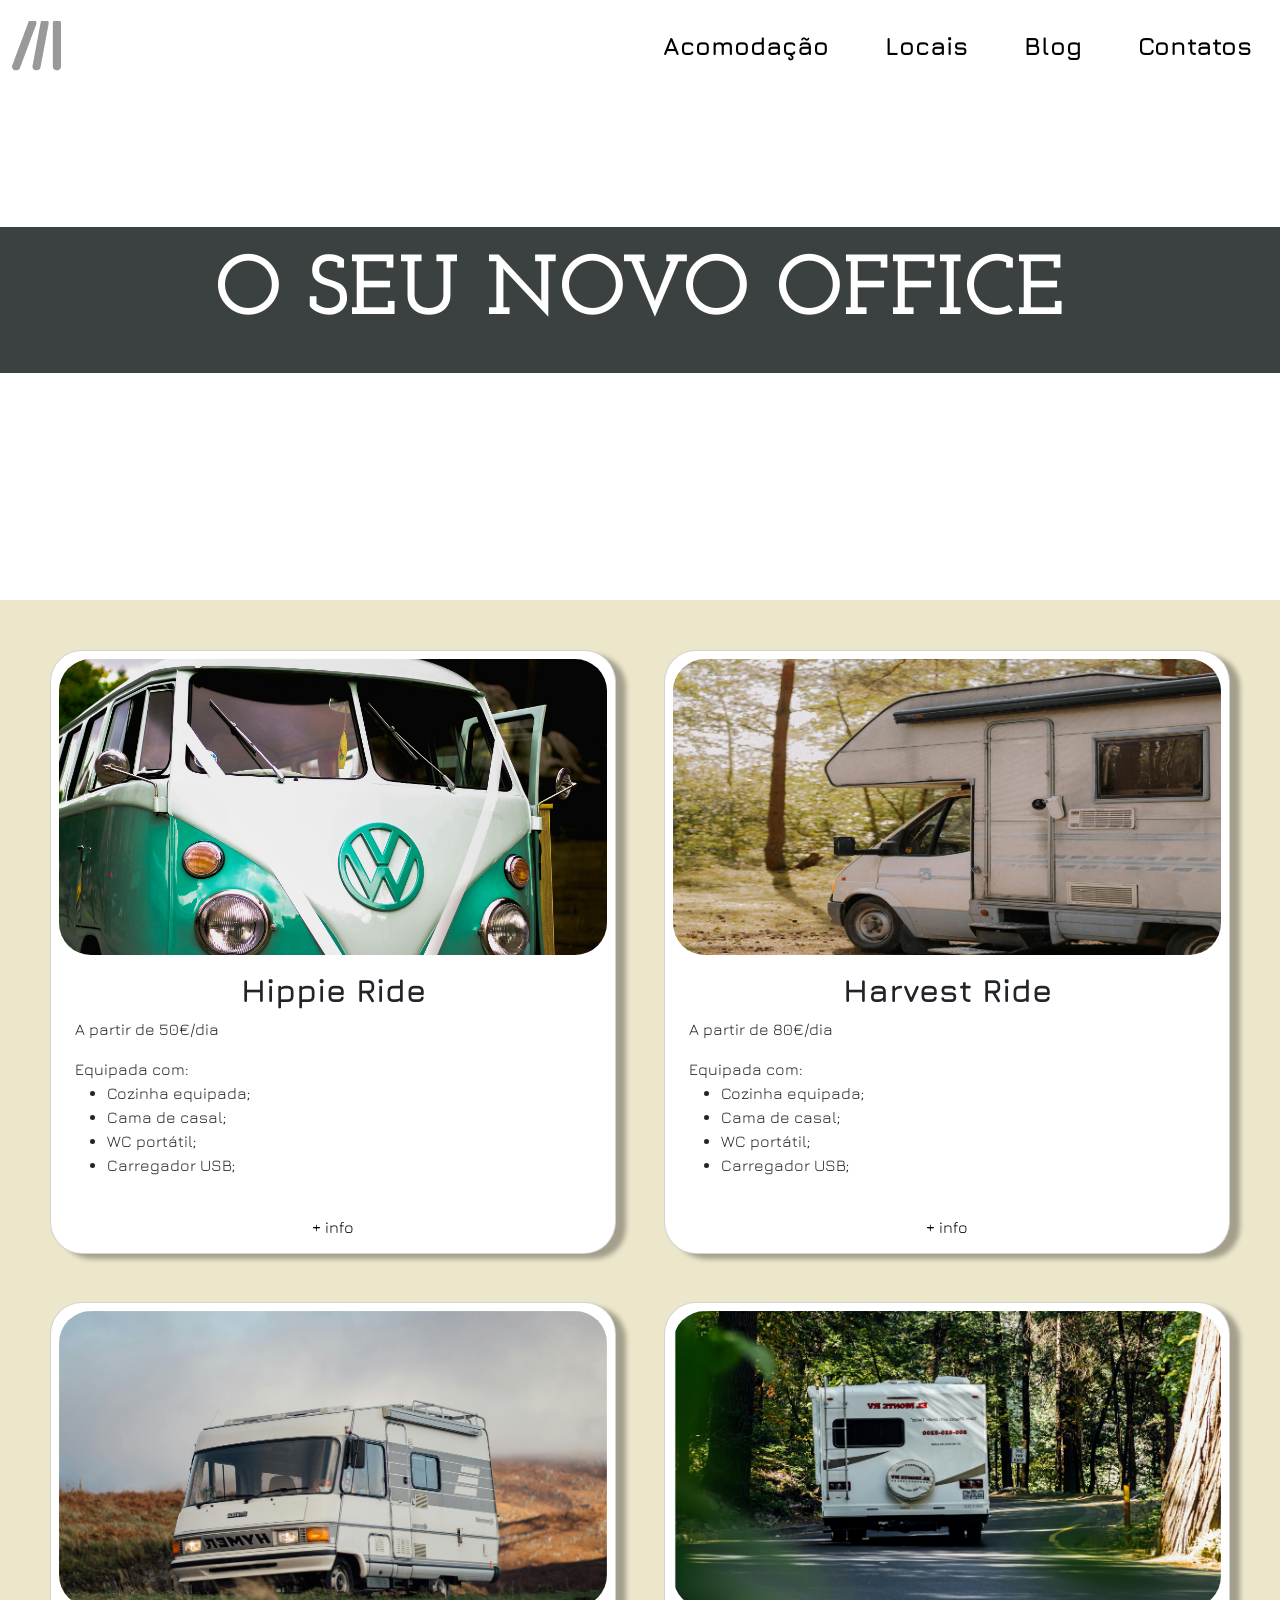
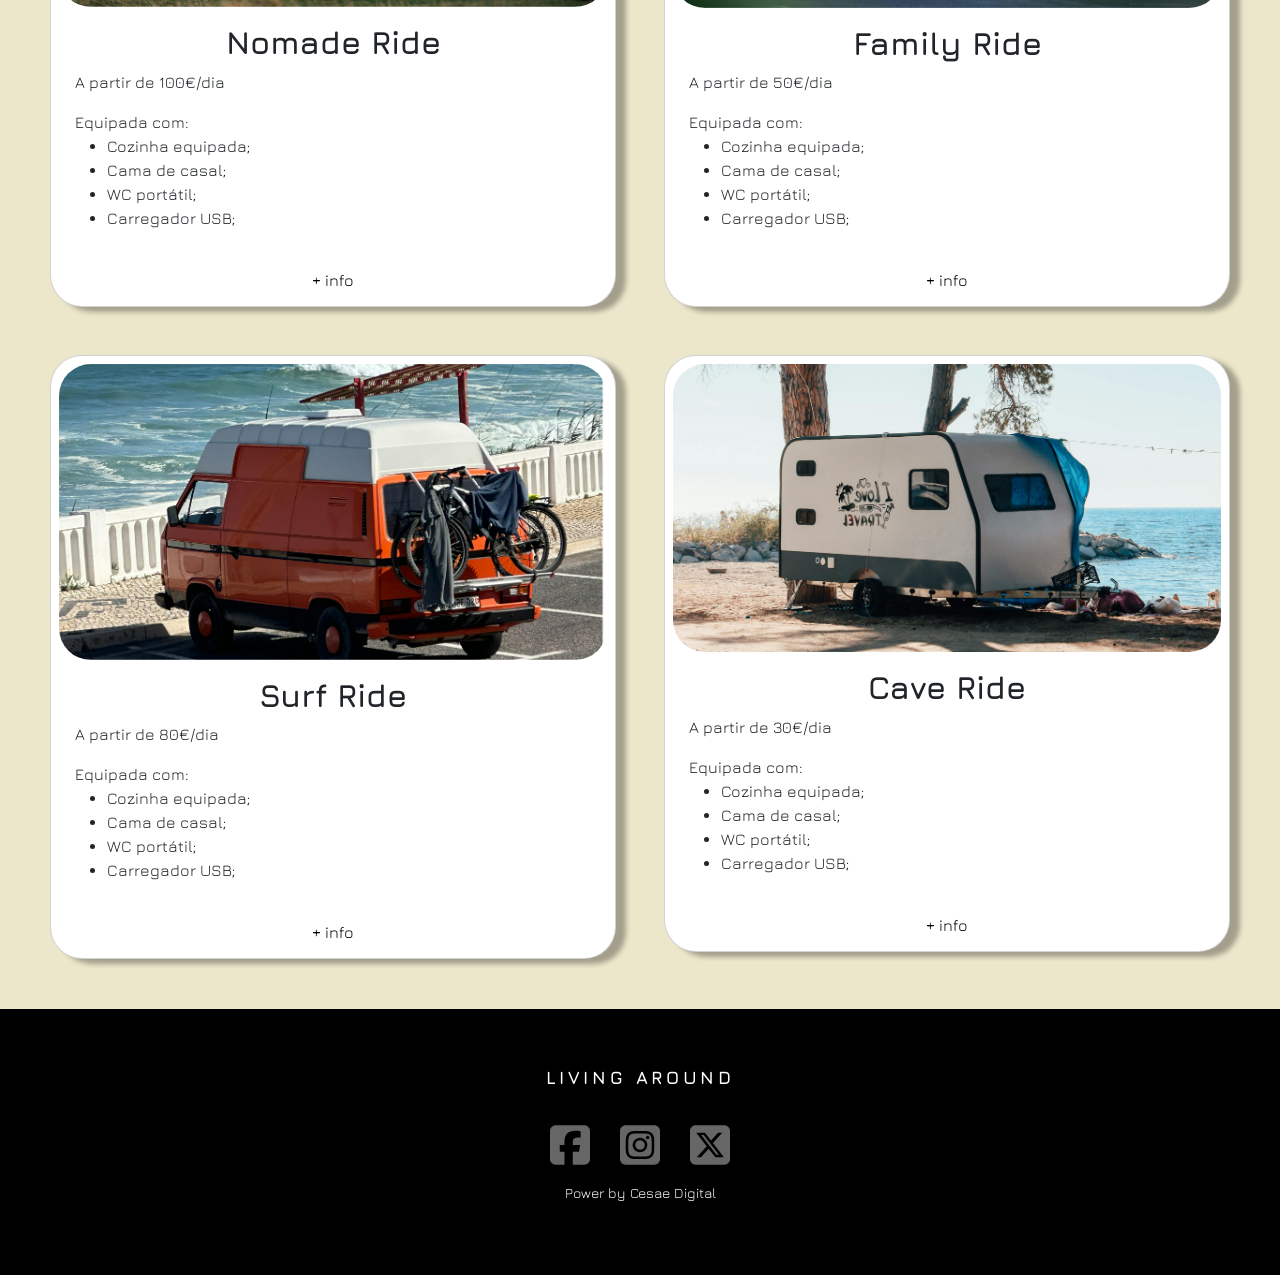
==== acomodacao.html @ dfe16637 "Acomodacao e modal" ====
<!DOCTYPE html>
<html lang="en">
<head>
    <meta charset="UTF-8">
    <meta name="viewport" content="width=device-width, initial-scale=1.0">
    <title>Acomodação</title>

    <!-- link fontes -->
    <link rel="preconnect" href="https://fonts.googleapis.com">
    <link rel="preconnect" href="https://fonts.gstatic.com" crossorigin>
    <link href="https://fonts.googleapis.com/css2?family=Inter:ital,opsz,wght@0,14..32,100..900;1,14..32,100..900&family=Jura:wght@300..700&family=Josefin+Slab:ital,wght@0,100..700;1,100..700&family=Jura:wght@300..700&display=swap" rel="stylesheet">


    <!-- link bootstrap css -->
    <link href="https://cdn.jsdelivr.net/npm/bootstrap@5.3.5/dist/css/bootstrap.min.css" rel="stylesheet" integrity="sha384-SgOJa3DmI69IUzQ2PVdRZhwQ+dy64/BUtbMJw1MZ8t5HZApcHrRKUc4W0kG879m7" crossorigin="anonymous">
    
    <!-- link para css file -->
    <link rel="stylesheet" href="style.css">

</head>
<body>

  <header>

<!-- ------------------------- Navbar ------------------------- -->

<!-- faltam os links dos botões para as outras páginas! -->

    <nav class="navbar navbar-expand-lg bg-transparent py-3" style="background: none; position: absolute; width: 100%; z-index: 5;"> <!-- usar o style="background: none" foi a única maneira que encontrei de deixar a navbar sobreposta à imagem da Hero section; py-3 ajusta a posição em relação ao topo da pagina; p é de padding, y é de eixo y (vertical) e corresponde a um padding-top + padding-bottom -->
        <div class="container-fluid justify-content-end"> <!-- justify-content-end mantem o conteúdo alinhado à direita -->
          
            <!-- Logo a esquerda -->
    <a href="index.html" class="navbar-brand">
        <img src="Imagens/Icones/Logo.svg" alt="Logo" style="height: 50px; filter: brightness(0) saturate(100%) invert(0);"> <!-- usar o filter para deixar o logo escuro -->
      </a>

            <!-- Navbar links a direita -->

          <ul class="navbar-nav ms-auto d-flex flex-row gap-4"> <!-- gap-4 define um espaço determinado entre os elementos filhos dentro do flex container (equivalente ao gap no css); ms-auto (margin-start auto) também mantém o conteúdo alinhado à direta ao ocupar todo o espaço disponível a partir da margem esquerda (reduntante?) -->
            <li class="nav-item">
              <a class="nav-link px-3" style="color: #000000;" href="#">Acomodação</a> <!-- px (semelhante ao py) corresponde a padding no eixo horizontal, e equivale a um padding-left + padding-right -->
            </li>
            <li class="nav-item">
              <a class="nav-link px-3" style="color: #000000;" href="#">Locais</a>
            </li>
            <li class="nav-item">
              <a class="nav-link px-3" style="color: #000000;" href="#">Blog</a>
            </li>
            <li class="nav-item">
                <a class="nav-link px-3" style="color: #000000;" href="#">Contatos</a>
              </li>
          </ul>
        </div>
      </nav>

<!-- ------------------------- Acomodacao 01 ------------------------- -->

    <section class="acomodacao01">

      <div class="acomodacao01-div01">
          <p class="acomodacao01-div01-texto">O SEU NOVO OFFICE</p>
      </div>

  </section>

  </header>

  <main>

<!-- ------------------------- Acomodação 02 ------------------------- -->
    
      <section class="acomodacao02">

            <!-- -------------------- Cards -------------------- -->


        <div class="row row-cols-1 row-cols-md-2 g-5">

            <!-- card 1 -->
            <div class="col">
              <article class="card mx-auto p-2 rounded-5" style="box-shadow: 10px 5px 5px rgba(0, 0, 0, 0.311);">
                  <img src="Imagens/card1.png" class="card-img-top rounded-5" alt="imagem de uma kombi vista de frente">
                  <div class="card-body text-start">
                      <h1 class="fs-2 fw-bold text-center">Hippie Ride</h1>
                      <p class="text-start">A partir de 50€/dia</p>
                      <p class="card-text p-0 m-0">Equipada com:</p>
                      <ul>
                          <li>Cozinha equipada;</li>
                          <li>Cama de casal;</li>
                          <li>WC portátil;</li>
                          <li>Carregador USB;</li>
                      </ul>
                  </div>
                  <button type="button" class="btn btn-black text-black open-modal-btn border-0" data-bs-toggle="modal"
                      data-bs-target="#infoModal" data-title="Hippie Ride" data-image="Imagens/card1.png"
                      data-description-url="modalHippieRide.html">
                      + info
                  </button>
              </article>
          </div>

          <!-- card 2 -->
          <div class="col">
              <article class="card mx-auto p-2 rounded-5" style="box-shadow: 10px 5px 5px rgba(0, 0, 0, 0.311);">
                  <img src="Imagens/card2.png" class="card-img-top rounded-5" alt="imagem de uma caravana estacionada em meio a árvores vista de lado">
                  <div class="card-body text-start">
                      <h1 class="fs-2 fw-bold text-center">Harvest Ride</h1>
                      <p class="text-start">A partir de 80€/dia</p>
                      <p class="card-text p-0 m-0">Equipada com:</p>
                      <ul>
                          <li>Cozinha equipada;</li>
                          <li>Cama de casal;</li>
                          <li>WC portátil;</li>
                          <li>Carregador USB;</li>
                      </ul>
                  </div>
                  <button type="button" class="btn btn-black text-black open-modal-btn border-0" data-bs-toggle="modal"
                      data-bs-target="#infoModal" data-title="Harvest Ride" data-image="Imagens/card2.png"
                      data-description-url="modalHarvestRide.html">
                      + info
                  </button>
              </article>
          </div>

          <!-- card 3 -->
          <div class="col">
              <article class="card mx-auto p-2 rounded-5" style="box-shadow: 10px 5px 5px rgba(0, 0, 0, 0.311);">
                  <img src="Imagens/card3.png" class="card-img-top rounded-5" alt="imagem de uma caravana estacioana em um campo vista de lado">
                  <div class="card-body text-start">
                      <h1 class="fs-2 fw-bold text-center">Nomade Ride</h1>
                      <p class="text-start">A partir de 100€/dia</p>
                      <p class="card-text p-0 m-0">Equipada com:</p>
                      <ul>
                          <li>Cozinha equipada;</li>
                          <li>Cama de casal;</li>
                          <li>WC portátil;</li>
                          <li>Carregador USB;</li>
                      </ul>
                  </div>
                  <button type="button" class="btn btn-black text-black open-modal-btn border-0" data-bs-toggle="modal"
                      data-bs-target="#infoModal" data-title="Nomade Ride" data-image="Imagens/card3.png"
                      data-description-url="modalNomadeRide.html">
                      + info
                  </button>
              </article>
          </div>

          <!-- card 4 -->
          <div class="col">
              <article class="card mx-auto p-2 rounded-5" style="box-shadow: 10px 5px 5px rgba(0, 0, 0, 0.311);">
                  <img src="Imagens/card4.png" class="card-img-top rounded-5" alt="imagem de uma caravana na estrada vista de costas">
                  <div class="card-body text-start">
                      <h1 class="fs-2 fw-bold text-center">Family Ride</h1>
                      <p p class="text-start">A partir de 50€/dia</p>
                      <p class="card-text p-0 m-0">Equipada com:</p>
                      <ul>
                          <li>Cozinha equipada;</li>
                          <li>Cama de casal;</li>
                          <li>WC portátil;</li>
                          <li>Carregador USB;</li>
                      </ul>
                  </div>
                  <button type="button" class="btn btn-black text-black open-modal-btn border-0" data-bs-toggle="modal"
                      data-bs-target="#infoModal" data-title="Family Ride" data-image="Imagens/card4.png"
                      data-description-url="modalFamilyRide.html">
                      + info
                  </button>
              </article>
          </div>

          <!-- card 5 -->
          <div class="col">
              <article class="card mx-auto p-2 rounded-5" style="box-shadow: 10px 5px 5px rgba(0, 0, 0, 0.311);">
                  <img src="Imagens/card5.png" class="card-img-top rounded-5" alt="imagem de uma caravana estacionada em frente a praia, vista de costas">
                  <div class="card-body text-start">
                      <h1 class="fs-2 fw-bold text-center">Surf Ride</h1>
                      <p class="text-start">A partir de 80€/dia</p>
                      <p class="card-text p-0 m-0">Equipada com:</p>
                      <ul>
                          <li>Cozinha equipada;</li>
                          <li>Cama de casal;</li>
                          <li>WC portátil;</li>
                          <li>Carregador USB;</li>
                      </ul>
                  </div>
                  <button type="button" class="btn btn-black text-black open-modal-btn border-0" data-bs-toggle="modal"
                      data-bs-target="#infoModal" data-title="Surf Ride" data-image="Imagens/card5.png"
                      data-description-url="modalSurfRide.html">
                      + info
                  </button>
              </article>
          </div>

          <!-- card 6 -->
          <div class="col">
              <article class="card mx-auto p-2 rounded-5" style="box-shadow: 10px 5px 5px rgba(0, 0, 0, 0.311);">
                  <img src="Imagens/card6.png" class="card-img-top rounded-5" alt="imagem de uma caravana estacionada em frente a praia, vista de lado">
                  <div class="card-body text-start">
                      <h1 class="fs-2 fw-bold text-center">Cave Ride</h1>
                      <p class="text-start">A partir de 30€/dia</p>
                      <p class="card-text p-0 m-0">Equipada com:</p>
                      <ul>
                          <li>Cozinha equipada;</li>
                          <li>Cama de casal;</li>
                          <li>WC portátil;</li>
                          <li>Carregador USB;</li>
                      </ul>
                  </div>
                  <button type="button" class="btn btn-black text-black open-modal-btn border-0" data-bs-toggle="modal"
                      data-bs-target="#infoModal" data-title="Cave Ride" data-image="Imagens/card6.png"
                      data-description-url="modalCaveRide.html">
                      + info
                  </button>
              </article>
          </div>

        </div>

          <!-- Modal -->
        <div class="modal fade" id="infoModal" tabindex="-1">
          <div class="modal-dialog modal-dialog-centered modal-lg">
              <div class="modal-content rounded-5">
                  <div class="modal-header">
                      <button type="button" class="btn-close" data-bs-dismiss="modal"></button>
                  </div>
                  <div class="modal-body text-center"
                      style="font-family: 'Jura', 'Segoe UI', Roboto, 'Helvetica Neue', Arial, sans-serif;">
                      <img id="modalImage" src="" alt="Imagem" class="img-fluid rounded-4 mb-3" />
                      <h5 id="modalTitle" class="fw-bold"></h5>
                      <div id="modalDescription" class="mt-3 text-start" style="text-align: justify;"></div>
                  </div>
                  <div class="modal-footer justify-content-center">
                      <button type="button" class="btn btn-secondary text-black" data-bs-dismiss="modal"
                          style="background-color: #686931; font-family: 'Jura', 'Segoe UI', Roboto, 'Helvetica Neue', Arial, sans-serif; border-width: 3px; border-radius: 15px; padding: 10px 80px">
                          Alugar
                      </button>
                  </div>
              </div>
          </div>
      </div>

      </section>

  </main>

<!-- ------------------------- Footer ------------------------- -->
 
<footer>

    <div class="footer-texto-1">
      <p>LIVING AROUND</p>
    </div>
  
      <!-- Icones de Redes Sociais -->
  
      <div class="social-icons">
        <a href="https://facebook.com/yourprofile" target="_blank" class="social-icon">
          <img src="Imagens/Icones/FacebookIcon.svg" alt="Facebook" />
        </a>
    
        <a href="https://twitter.com/yourprofile" target="_blank" class="social-icon">
          <img src="Imagens/Icones/InstagramIcon.svg" alt="Instagram" />
        </a>
    
        <a href="https://linkedin.com/in/yourprofile" target="_blank" class="social-icon">
          <img src="Imagens/Icones/XIcon.svg" alt="X" />
        </a>
      </div>
  
  
    <div class="footer-texto-2">
      <p>Power by Cesae Digital</p>
    </div>
  
    </footer>
  
  <!-- -------------------------------------------------- -->

  <!-- js para o modal do card 1 -->
  <script src="script.js"></script>

  <!-- link js bootstrap -->
  <script src="https://cdn.jsdelivr.net/npm/bootstrap@5.3.5/dist/js/bootstrap.bundle.min.js" integrity="sha384-k6d4wzSIapyDyv1kpU366/PK5hCdSbCRGRCMv+eplOQJWyd1fbcAu9OCUj5zNLiq" crossorigin="anonymous"></script>   

</body>
</html>
---- style.css ----
*{
    margin: 0;
    padding: 0;
    border: 0;
    box-sizing: border-box; /* facilita o calculo de altura e largura pois já considera o padding e margin (content+padding+margin)*/
}


/* ------------------------- Navbar ------------------------- */

.navbar {

    font-family: "Jura", sans-serif;
    font-weight: 700;
    font-size: 25px;
    line-height: 1.18;
    letter-spacing: 0em;
    background-color: transparent !important;
}

.navbar .container-fluid {
    background-color: transparent !important;
  }



  /* ------------------------- Footer ------------------------- */

footer{
  width: 100%;
  height: 266px;
  display: flex;
  flex-flow: column;
  background-color:black;
  color: white;
  align-items: center;
  justify-content: center;
}

.footer-texto-1 {
  font-family: "Jura",sans-serif;
  font-weight: 700;
  font-size: clamp(14px, 2vw, 18px);
  line-height: 1.2;
  letter-spacing: 0.2em;
}

.footer-texto-2 {
  font-family: "Jura",sans-serif;
  font-weight: 400;
  font-size: clamp(12px, 2vw, 14px);
  line-height: 1.2;
  letter-spacing: 0em;
}

/* Icones Redes Sociais */

.social-icons {
  display: flex;
  justify-content: center;
  gap: 30px;
  padding: 20px 0;
}

.social-icon img {
  width: 40px;
  height: 40px;
  transition: transform 0.3s ease, filter 0.3s ease;
}

.social-icon:hover img {
  transform: scale(1.1);
  filter: brightness(1.2); /* Slightly lighter on hover */
}



/* ------------------------- Index ------------------------- */

    /* Hero Section */

.hero-section {
    height: 100vh; /* 100% do viewport height */
    background-image: url('Imagens/Hero.png');
    background-size: cover;
    background-position: center;
    background-repeat: no-repeat;
    display: flex;
    align-items: center;
    justify-content: center;
    text-align: center;
    position: relative;
  }

  .hero-section h1 {
    font-family: "Josefin Slab", serif;
    font-weight: 700;
    font-size: 85px;
    line-height: 1;
    letter-spacing: 0em;
    color: white; 
  }

  /* Section 02 */

  .section02{
    background-color:#B49B2C40;
    width: 100%;
    height: 570px;
    display: flex;
    align-items: center;
    padding: 0 2vw;
  }

  .section02-metade-esquerda{
    width: 50%; /* faz essa div ocupar metade da felxbox */
    display: grid;
    place-items: center;
    padding: 2vw;
  }

  .section02-metade-esquerda-texto{
    font-family: "Jura",sans-serif;
    font-weight: 400;
    font-size: clamp(28px, 2.5vw, 45px); /* clamp para dar maior responsividade */
    line-height: 1.2;
    letter-spacing: 0.2em;
  }

  .section02-metade-esquerda-texto-destaque {
    font-weight: 700;
    color: #686931;
  }

  .section02-divisoria {
    width: 1px;
    background-color: black;
    height: 60%;
    align-self: center;
}

.section02-metade-direita {
  width: 50%;
  display: flex;
  justify-content: center;
  align-items: center;
  position: relative;
  padding: 20px;
}

.remote-work-section {
  position: relative; /* Keep this - the corners will be relative to this */
  text-align: center;
  padding: 40px 30px;
  background-color: transparent;
  height: fit-content;
}

.section-title {
  font-family: "Jura", sans-serif;
  font-size: clamp(24px, 2vw, 32px);
  font-weight: 600;
  margin-bottom: 40px;
}

.job-columns {
  display: flex;
  justify-content: space-between;
  gap: 40px;
}

.job-list {
  list-style: none;
  padding: 0;
  margin: 0;
  font-family: "Jura", sans-serif;
  font-size: clamp(16px, 1.2vw, 20px);
  text-align: left;
  line-height: 2;
}

.corner {
  width: 40px;
  height: 40px;
  border: solid black;
  position: absolute; /* Keep this */
}

.corner-top-left {
  top: -10px; /* Adjust to move it slightly outside the padding */
  left: -10px; /* Adjust to move it slightly outside the padding */
  border-width: 0 0 8px 8px;
}

.corner-bottom-right {
  bottom: -10px; /* Adjust to move it slightly outside the padding */
  right: -10px; /* Adjust to move it slightly outside the padding */
  border-width: 8px 8px 0 0;
}
 
  /* Section 03 */

  .section03{
    width: 100%;
    height: 440px;
    display: flex;
    background-color: black;
  }

  .section03-metade-esquerda{
    flex: 1;
    max-width: 50%;
  }
  
  .section03-metade-esquerda img {
    width: 100%;
    height: auto;
    display: block;
  }

  .section03-metade-direita {
    display: flex; 
    flex-direction: column;   
    flex: 1;
    color: white;
    font-family: "Jura",sans-serif;
    font-weight: 700;
    font-size: clamp(16px, 2vw, 30px);
    line-height: 0.5;
    letter-spacing: 0em;
    align-items: center;
    justify-content: center;
  }

  /* Section 04 */

  .section04{
    width: 100%;
    height: 475px;
    display: flex;
    background-color:#B49B2C40;
  }

  .section04-metade-esquerda {
    display: flex; 
    flex-direction: column;   
    flex: 1;
    color: black;
    font-family: "Jura",sans-serif;
    font-weight: 700;
    font-size: clamp(16px, 2vw, 30px);
    line-height: 0.5;
    letter-spacing: 0em;
    align-items: center;
    justify-content: center;
  }

  .section04-metade-direita{
    flex: 1;
    max-width: 50%;
  }
  
  .section04-metade-direita img {
    width: 100%;
    height: auto;
    display: block;
  }

  .section05{
    width: 100%;
    height: 690px;
    background-image: url("Imagens/pexels-thepaintedsquare-583848 1.png");
    background-size: cover;
    background-position: center;
    background-repeat: no-repeat;
    display: flex;
    align-items: center;
    justify-content: center;
    text-align: center;
    position: relative;
  }

  .section05 img {
    width: 100%;
    height: auto;
    display: block;
  }

/* Customização dos botões */

.btn-custom-1 {
  width: auto;
  height: auto;
  background-color: black;
  transition: all 0.3s ease;
}

.btn-custom-1:hover {
  filter: brightness(1.2);
}

.btn-custom-2 {
  width: auto;
  height: auto;
  transition: all 0.3s ease;
}

.btn-custom-2:hover {
  background-color: #c9c5a7;
  filter: brightness(1.2);
}



/* ------------------------- Contatos ------------------------- */

.contatos{
  height: 100vh; /* 100% do viewport height */
    background-image: url('Imagens/pexels-jeremy-bishop-1260133-20146347\ 2.png');
    background-size: cover;
    background-position: center;
    background-repeat: no-repeat;
    display: flex;
    align-items: center;
    justify-content: center;
    text-align: center;
    position: relative;
}

.contatos::before {
  content: "";
  position: absolute;
  top: 0; left: 0; right: 0; bottom: 0;
  background-color: rgba(0, 0, 0, 0.5); /* semi-transparent black */
  z-index: 1;
}

.contatos-metade-esquerda{
  flex: 1;
  max-width: 50%;
  position: relative;
  z-index: 2;
}

.container-formulario {

  display: flex;
  flex-direction: column;
  padding: 30px;
  flex-wrap: wrap;

}

form {
  width: 100%;
  max-width: 500px;
}

.formularioGrupo {
  margin-bottom: 20px;
  flex: 1;
}

.formularioLinha {
  display: flex;
  gap: 10px;
  flex: 1;
}


label {
  display: block;
  margin-bottom: 5px;
  font-weight: 500;
}

input[type="text"],
input[type="email"] {
  width: 100%;
  padding: 12px;
  border: 1px solid #ccc;
  border-radius: 8px;
  font-size: 14px;
  box-sizing: border-box;
}

textarea {
  width: 100%;
  padding: 12px;
  border: 1px solid #ccc;
  border-radius: 8px;
  font-size: 14px;
  box-sizing: border-box;
  resize: vertical;
  height: 120px;
}

input[type="enviar"] {
  background-color:  #333;
  color: white;
  padding: 14px;
  border: none;
  border-radius: 8px;
  font-size: 16px;
  width: 100%;
  cursor: pointer;
  justify-content: center;
  text-align: center;
  align-items: center;
}

input[type="enviar"]:hover {
  display: flex;
  background-color: #000;
  justify-content: center;
  text-align: center;
  align-items: center;
}


.contatos-metade-direita{
  flex: 1;
  max-width: 50%;
  position: relative;
  z-index: 2;
}

.contatos-texto-1 {
  position: absolute;
}

@media (min-width: 1200px) {
  .contatos-texto-1 {
    top: -180px;
    left: 350px;
  }
}



/* ------------------------- Acomodação ------------------------- */

.acomodacao01 {
background-image:url(Imagens/pexels-lureofadventure-28365967\ 2.png);
background-size: cover;       /* Para preencher toda a area disponível */
background-position: center top -40px;
background-repeat: no-repeat; /* Para impedir a imagem de se repetir/ duplicar */
width: 100%;
height: 600px;
display: flex;
align-items: center;
align-content: center;
justify-content: center;
}

.acomodacao01-div01 {
  background-color: #0B1111CC;
  width: 100%;
  height: 146px;
  display: flex;
  align-items: center;
  justify-content: center;
}

.acomodacao01-div01-texto {
  font-family: "Josefin Slab", serif;
    font-weight: 700;
    font-size: 85px;
    line-height: 1;
    letter-spacing: 0em;
    color: white; 
}

.acomodacao02 {
  background-color: #B49B2C40;
  width: 100%;
  padding: 50px;
  font-family: "Jura", sans-serif;
  /* font-weight: 700;
  font-size: 20px;
  line-height: 1.18;
  letter-spacing: 0em; ------- As características da fonte já estão no Bootstrap */
}

/* ----- Modal ----- */

.checklist {
  list-style: none; /* remove default bullet */
  padding: 0;
}

.checklist li::before {
  content: "✔️"; /* Unicode checkmark */
  color: green;
  margin-right: 10px;
}



/* ------------------------- Variantes das fontes ------------------------- */

.inter-variable {
    font-family: "Inter", sans-serif;
    font-optical-sizing: auto;
    font-weight: 400; /* <weight>: Use a value from 100 to 900 */
    font-style: normal; 
  }

.jura-variable {
    font-family: "Jura", sans-serif;
    font-optical-sizing: auto;
    font-weight: 500; /* <weight>: Use a value from 300 to 700 */
    font-style: normal;
  }

  /* media query*/

  @media (max-width: 768px) {
    .section02 {
        flex-direction: column;
    }

    .section02-divisoria {
        width: 60%;
        height: 1px;
        margin: 20px 0;
    }
}

@media (min-width: 1024px) {
  .btn-custom-1 {
    width: 309px;
    height: 77px;
  }
}

@media (min-width: 1024px) {
  .btn-custom-2 {
    width: 309px;
    height: 77px;
  }
}



/*Notas:

Unit | Meaning | Good For
vw | 1% of viewport width | Horizontal padding, font-scaling
vh | 1% of viewport height | Hero section height, vertical gaps
% | 1% of parent element size | Flexible grids, children layout
rem | Root element font size multiplier | Spacing, typography (accessibility)
em | Current element font size | Local scaling inside components

*/
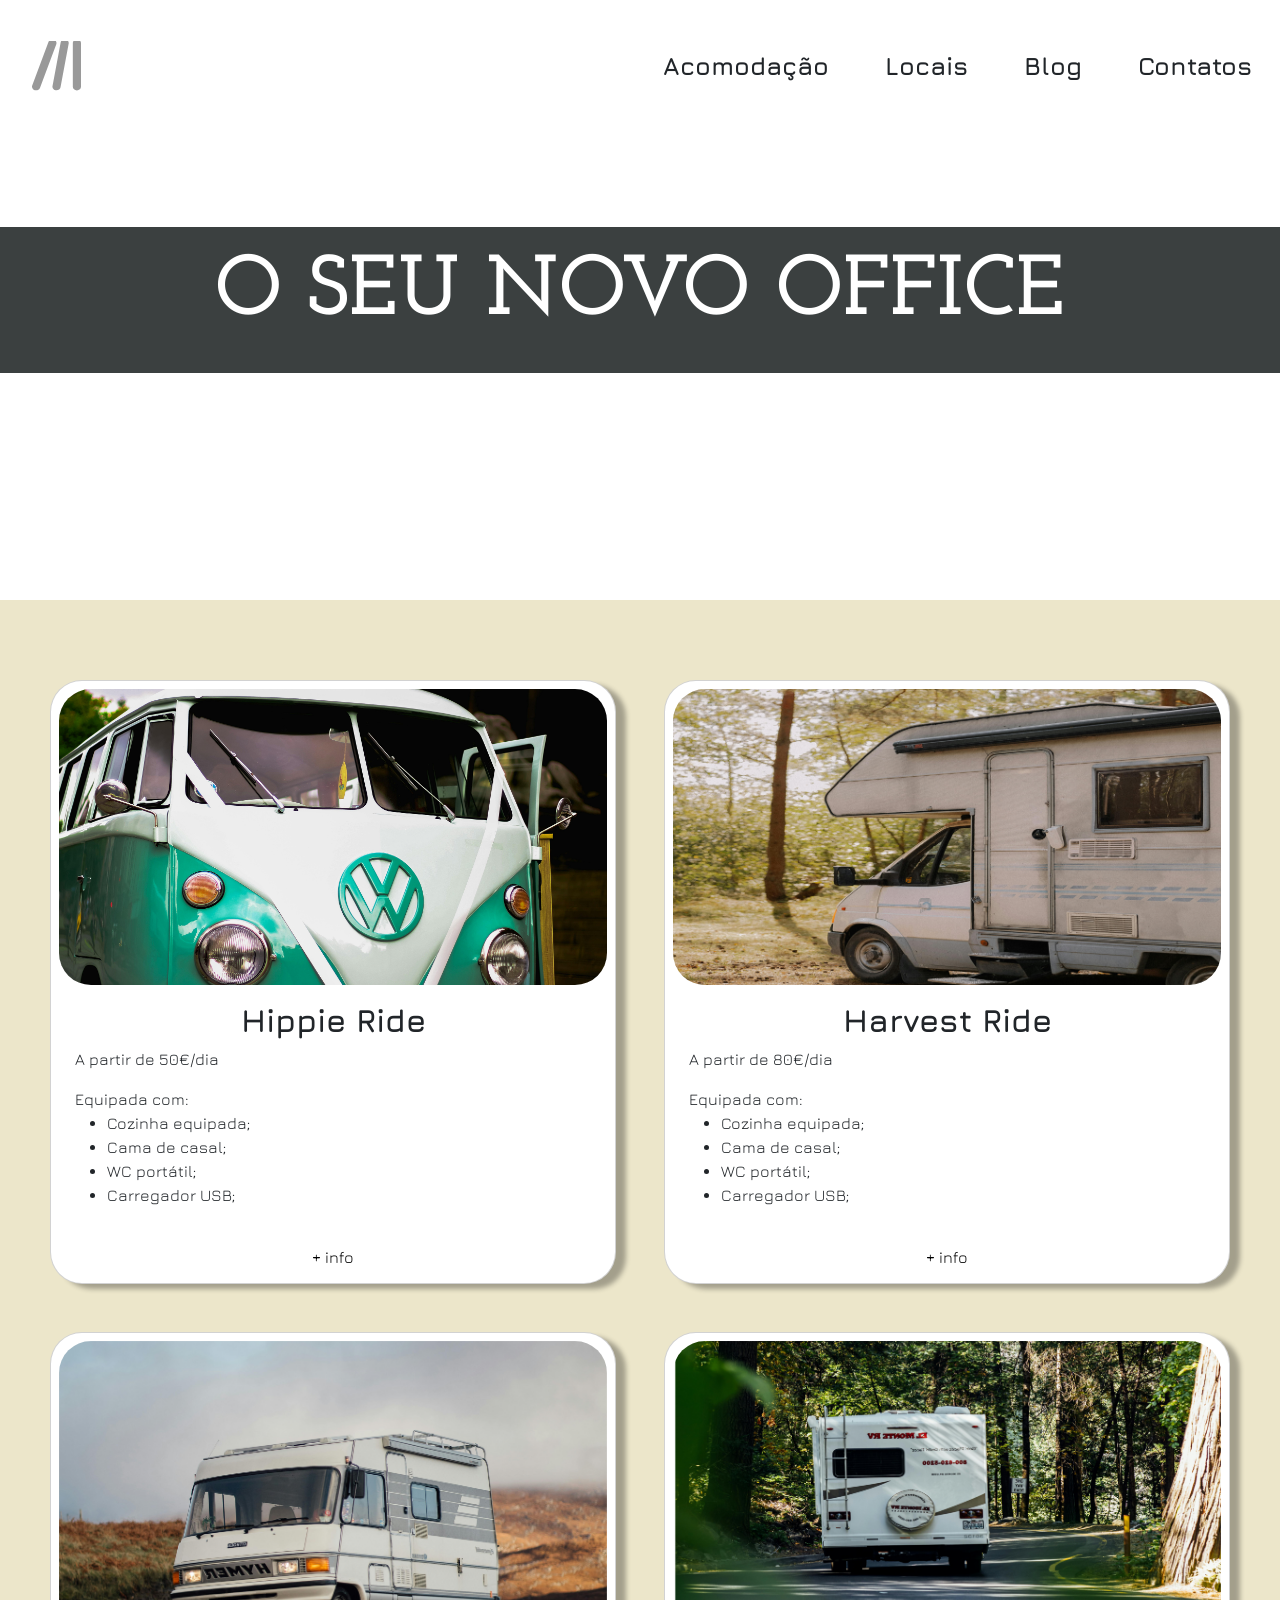
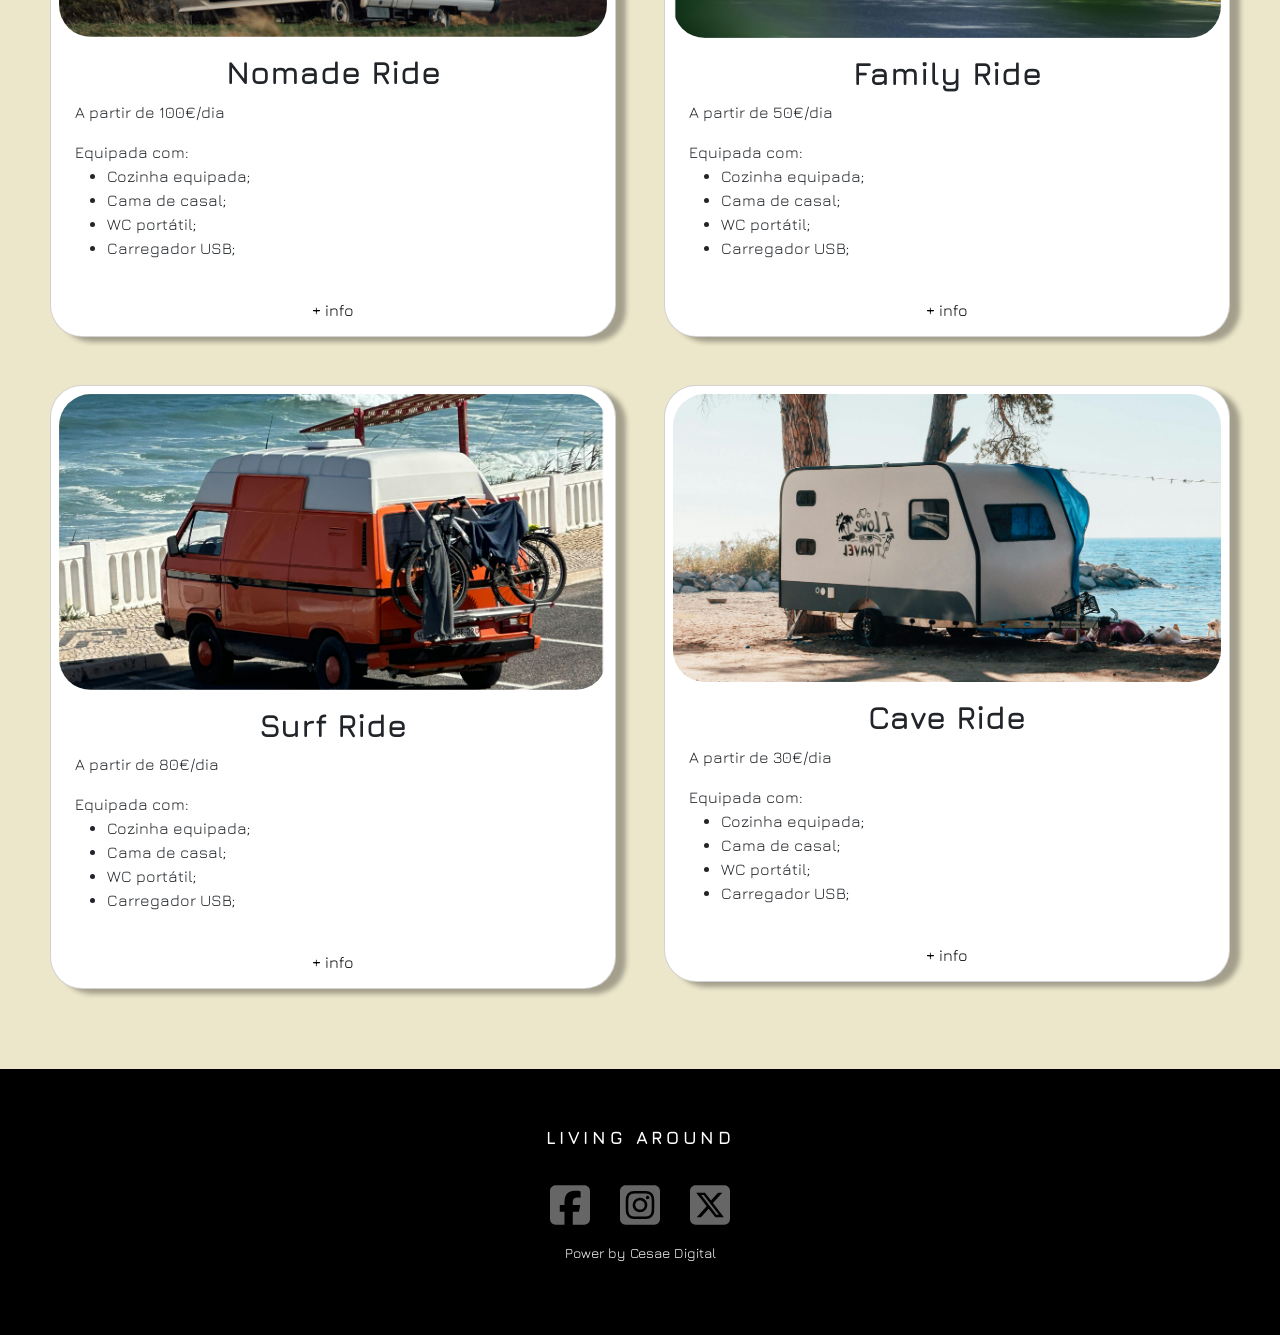
==== commit db2b14fb: "Ultimos ajustes" ====
--- a/acomodacao.html
+++ b/acomodacao.html
@@ -1,5 +1,5 @@
 <!DOCTYPE html>
-<html lang="en">
+<html lang="pt_BR">
 <head>
     <meta charset="UTF-8">
     <meta name="viewport" content="width=device-width, initial-scale=1.0">
@@ -24,35 +24,39 @@
 
 <!-- ------------------------- Navbar ------------------------- -->
 
-<!-- faltam os links dos botões para as outras páginas! -->
-
-    <nav class="navbar navbar-expand-lg bg-transparent py-3" style="background: none; position: absolute; width: 100%; z-index: 5;"> <!-- usar o style="background: none" foi a única maneira que encontrei de deixar a navbar sobreposta à imagem da Hero section; py-3 ajusta a posição em relação ao topo da pagina; p é de padding, y é de eixo y (vertical) e corresponde a um padding-top + padding-bottom -->
-        <div class="container-fluid justify-content-end"> <!-- justify-content-end mantem o conteúdo alinhado à direita -->
-          
-            <!-- Logo a esquerda -->
+<nav class="navbar navbar-expand-lg bg-transparent py-3" style="background: none; position: absolute; width: 100%; z-index: 2;">
+    <div class="container-fluid justify-content-end">
+
+      <!-- Button to toggle the navbar on smaller screens -->
+      <button class="navbar-toggler" type="button" data-bs-toggle="collapse" data-bs-target="#navbarNav" aria-controls="navbarNav" aria-expanded="false" aria-label="Toggle navigation">
+        <span class="navbar-toggler-icon"></span>
+      </button>
+  
+      <!-- Logo a esquerda -->
     <a href="index.html" class="navbar-brand">
-        <img src="Imagens/Icones/Logo.svg" alt="Logo" style="height: 50px; filter: brightness(0) saturate(100%) invert(0);"> <!-- usar o filter para deixar o logo escuro -->
+        <img src="Imagens/Icones/Logo.svg" alt="Logo" style="height: 50px; filter: brightness(0) saturate(100%) invert(0); margin: 20px;"> <!-- usar o filter para deixar o logo escuro -->
       </a>
 
             <!-- Navbar links a direita -->
-
-          <ul class="navbar-nav ms-auto d-flex flex-row gap-4"> <!-- gap-4 define um espaço determinado entre os elementos filhos dentro do flex container (equivalente ao gap no css); ms-auto (margin-start auto) também mantém o conteúdo alinhado à direta ao ocupar todo o espaço disponível a partir da margem esquerda (reduntante?) -->
-            <li class="nav-item">
-              <a class="nav-link px-3" style="color: #000000;" href="#">Acomodação</a> <!-- px (semelhante ao py) corresponde a padding no eixo horizontal, e equivale a um padding-left + padding-right -->
-            </li>
-            <li class="nav-item">
-              <a class="nav-link px-3" style="color: #000000;" href="#">Locais</a>
-            </li>
-            <li class="nav-item">
-              <a class="nav-link px-3" style="color: #000000;" href="#">Blog</a>
-            </li>
-            <li class="nav-item">
-                <a class="nav-link px-3" style="color: #000000;" href="#">Contatos</a>
-              </li>
-          </ul>
-        </div>
-      </nav>
-
+      <div class="collapse navbar-collapse" id="navbarNav">
+        <ul class="navbar-nav ms-auto d-flex flex-row gap-4">
+          <li class="nav-item">
+            <a class="nav-link text-dark px-3" href="acomodacao.html">Acomodação</a>
+          </li>
+          <li class="nav-item">
+            <a class="nav-link text-dark px-3" href="locais.html">Locais</a>
+          </li>
+          <li class="nav-item">
+            <a class="nav-link text-dark px-3" href="blog.html">Blog</a>
+          </li>
+          <li class="nav-item">
+            <a class="nav-link text-dark px-3" href="contatos.html">Contatos</a>
+          </li>
+        </ul>
+      </div>
+    </div>
+  </nav>
+  
 <!-- ------------------------- Acomodacao 01 ------------------------- -->
 
     <section class="acomodacao01">
--- a/style.css
+++ b/style.css
@@ -8,20 +8,43 @@
 
 
 /* ------------------------- Navbar ------------------------- */
-
 .navbar {
-
-    font-family: "Jura", sans-serif;
-    font-weight: 700;
-    font-size: 25px;
-    line-height: 1.18;
-    letter-spacing: 0em;
-    background-color: transparent !important;
+  font-family: "Jura", sans-serif;
+  font-weight: 700;
+  font-size: 25px;
+  line-height: 1.18;
+  letter-spacing: 0em;
+  background-color: transparent !important;
 }
 
 .navbar .container-fluid {
-    background-color: transparent !important;
-  }
+  background-color: transparent !important;
+}
+
+/* On mobile devices, stack navbar items and center them */
+@media (max-width: 992px) {
+  .navbar-nav {
+    flex-direction: column; /* Stack the navbar items vertically */
+    text-align: center; /* Center align the items */
+    gap: 1rem; /* Add some spacing between items */
+  }
+
+  .navbar-nav .nav-item {
+    width: 100%; /* Make each item take full width */
+  }
+
+  .navbar-nav .nav-link {
+    font-size: 20px; /* Adjust font size for smaller screens */
+    padding-left: 0;
+    padding-right: 0;
+  }
+}
+
+@media (max-width: 576px) {
+  .navbar {
+    font-size: 18px; /* Further reduce font size for smaller mobile screens */
+  }
+}
 
 
 
@@ -78,7 +101,7 @@
 
 /* ------------------------- Index ------------------------- */
 
-    /* Hero Section */
+/* ----- Index 01 - Hero ----- */
 
 .hero-section {
     height: 100vh; /* 100% do viewport height */
@@ -102,25 +125,26 @@
     color: white; 
   }
 
-  /* Section 02 */
-
-  .section02{
+/* ----- Index 02 ----- */
+
+  .index02{
     background-color:#B49B2C40;
     width: 100%;
-    height: 570px;
+    min-height: 570px;
     display: flex;
     align-items: center;
+    justify-content: space-around;
     padding: 0 2vw;
   }
 
-  .section02-metade-esquerda{
+  .index02-metade-esquerda{
     width: 50%; /* faz essa div ocupar metade da felxbox */
     display: grid;
     place-items: center;
     padding: 2vw;
   }
 
-  .section02-metade-esquerda-texto{
+  .index02-metade-esquerda-texto{
     font-family: "Jura",sans-serif;
     font-weight: 400;
     font-size: clamp(28px, 2.5vw, 45px); /* clamp para dar maior responsividade */
@@ -128,33 +152,39 @@
     letter-spacing: 0.2em;
   }
 
-  .section02-metade-esquerda-texto-destaque {
+  .index02-metade-esquerda-texto-destaque {
     font-weight: 700;
     color: #686931;
   }
 
-  .section02-divisoria {
+  .index02-divisoria {
     width: 1px;
     background-color: black;
     height: 60%;
     align-self: center;
-}
-
-.section02-metade-direita {
+    z-index: 100;
+}
+
+.index02-metade-direita {
   width: 50%;
   display: flex;
+  flex-direction: column;
   justify-content: center;
   align-items: center;
   position: relative;
-  padding: 20px;
+  padding: 80px;
 }
 
 .remote-work-section {
-  position: relative; /* Keep this - the corners will be relative to this */
+  position: relative;
   text-align: center;
   padding: 40px 30px;
   background-color: transparent;
   height: fit-content;
+  width: 100%;
+  max-width: 100%;
+  margin: 0 20px;
+  box-sizing: border-box;
 }
 
 .section-title {
@@ -180,46 +210,46 @@
   line-height: 2;
 }
 
-.corner {
+.corner-top-left {
   width: 40px;
   height: 40px;
-  border: solid black;
-  position: absolute; /* Keep this */
-}
-
-.corner-top-left {
-  top: -10px; /* Adjust to move it slightly outside the padding */
-  left: -10px; /* Adjust to move it slightly outside the padding */
-  border-width: 0 0 8px 8px;
+  border-left: 8px solid black;
+  border-top: 8px solid black;
+  position: absolute;
+  top: 0;
+  left: 0;
 }
 
 .corner-bottom-right {
-  bottom: -10px; /* Adjust to move it slightly outside the padding */
-  right: -10px; /* Adjust to move it slightly outside the padding */
-  border-width: 8px 8px 0 0;
+  width: 40px;
+  height: 40px;
+  border-right: 8px solid black;
+  border-bottom: 8px solid black;
+  position: absolute;
+  bottom: 0;
+  right: 0;
 }
  
-  /* Section 03 */
-
-  .section03{
+/* ----- Index 03 ----- */
+
+  .index03{
     width: 100%;
     height: 440px;
     display: flex;
     background-color: black;
   }
 
-  .section03-metade-esquerda{
+  .index03-metade-esquerda{
     flex: 1;
-    max-width: 50%;
-  }
-  
-  .section03-metade-esquerda img {
-    width: 100%;
-    height: auto;
-    display: block;
-  }
-
-  .section03-metade-direita {
+    width: 50%;
+    background-image: url(Imagens/pexels-gya-den-768256-2303781\ 2.png);
+    background-size: cover;       /* Para preencher toda a area disponível */
+    background-position: bottom;
+    background-repeat: no-repeat; /* Para impedir a imagem de se repetir/ duplicar */
+  }
+
+  .index03-metade-direita {
+    width: 50%;
     display: flex; 
     flex-direction: column;   
     flex: 1;
@@ -231,18 +261,30 @@
     letter-spacing: 0em;
     align-items: center;
     justify-content: center;
-  }
-
-  /* Section 04 */
-
-  .section04{
+    position: relative;
+  }
+
+  .scroll-to-top-btn-1 {
+    position: absolute;
+    bottom: 20px;
+    right: 20px;
+    background-color: transparent;
+    border: none;
+    cursor: pointer;
+    padding: 10px;
+    z-index: 100;
+  }
+
+/* ----- Index 04 ----- */
+
+  .index04{
     width: 100%;
     height: 475px;
     display: flex;
     background-color:#B49B2C40;
   }
 
-  .section04-metade-esquerda {
+  .index04-metade-esquerda {
     display: flex; 
     flex-direction: column;   
     flex: 1;
@@ -254,20 +296,33 @@
     letter-spacing: 0em;
     align-items: center;
     justify-content: center;
-  }
-
-  .section04-metade-direita{
+    position: relative;
+  }
+
+  .scroll-to-top-btn-2 {
+    position: absolute;
+    bottom: 20px;
+    left: 20px;
+    background-color: transparent;
+    border: none;
+    cursor: pointer;
+    padding: 10px;
+    z-index: 100;
+  }
+
+  .index04-metade-direita{
     flex: 1;
-    max-width: 50%;
+    width: 50%;
+    background-image: url(Imagens/pexels-thatguycraig000-1546898\ 2.png);
+    background-size: cover;       /* Para preencher toda a area disponível */
+    background-position: bottom;
+    background-repeat: no-repeat; /* Para impedir a imagem de se repetir/ duplicar */
   }
   
-  .section04-metade-direita img {
-    width: 100%;
-    height: auto;
-    display: block;
-  }
-
-  .section05{
+
+  /* ----- Index 05 ----- */
+
+  .index05{
     width: 100%;
     height: 690px;
     background-image: url("Imagens/pexels-thepaintedsquare-583848 1.png");
@@ -281,13 +336,13 @@
     position: relative;
   }
 
-  .section05 img {
+  .index05 img {
     width: 100%;
     height: auto;
     display: block;
   }
 
-/* Customização dos botões */
+/* ----- Customização dos botões ----- */
 
 .btn-custom-1 {
   width: auto;
@@ -311,132 +366,81 @@
   filter: brightness(1.2);
 }
 
-
-
-/* ------------------------- Contatos ------------------------- */
-
-.contatos{
-  height: 100vh; /* 100% do viewport height */
-    background-image: url('Imagens/pexels-jeremy-bishop-1260133-20146347\ 2.png');
-    background-size: cover;
-    background-position: center;
-    background-repeat: no-repeat;
-    display: flex;
-    align-items: center;
-    justify-content: center;
-    text-align: center;
-    position: relative;
-}
-
-.contatos::before {
-  content: "";
-  position: absolute;
-  top: 0; left: 0; right: 0; bottom: 0;
-  background-color: rgba(0, 0, 0, 0.5); /* semi-transparent black */
-  z-index: 1;
-}
-
-.contatos-metade-esquerda{
-  flex: 1;
-  max-width: 50%;
-  position: relative;
-  z-index: 2;
-}
-
-.container-formulario {
-
-  display: flex;
-  flex-direction: column;
-  padding: 30px;
-  flex-wrap: wrap;
-
-}
-
-form {
-  width: 100%;
-  max-width: 500px;
-}
-
-.formularioGrupo {
-  margin-bottom: 20px;
-  flex: 1;
-}
-
-.formularioLinha {
-  display: flex;
-  gap: 10px;
-  flex: 1;
-}
-
-
-label {
-  display: block;
-  margin-bottom: 5px;
-  font-weight: 500;
-}
-
-input[type="text"],
-input[type="email"] {
-  width: 100%;
-  padding: 12px;
-  border: 1px solid #ccc;
-  border-radius: 8px;
-  font-size: 14px;
-  box-sizing: border-box;
-}
-
-textarea {
-  width: 100%;
-  padding: 12px;
-  border: 1px solid #ccc;
-  border-radius: 8px;
-  font-size: 14px;
-  box-sizing: border-box;
-  resize: vertical;
-  height: 120px;
-}
-
-input[type="enviar"] {
-  background-color:  #333;
-  color: white;
-  padding: 14px;
-  border: none;
-  border-radius: 8px;
-  font-size: 16px;
-  width: 100%;
-  cursor: pointer;
-  justify-content: center;
-  text-align: center;
-  align-items: center;
-}
-
-input[type="enviar"]:hover {
-  display: flex;
-  background-color: #000;
-  justify-content: center;
-  text-align: center;
-  align-items: center;
-}
-
-
-.contatos-metade-direita{
-  flex: 1;
-  max-width: 50%;
-  position: relative;
-  z-index: 2;
-}
-
-.contatos-texto-1 {
-  position: absolute;
-}
-
-@media (min-width: 1200px) {
-  .contatos-texto-1 {
-    top: -180px;
-    left: 350px;
-  }
-}
-
+/* ----- Media Query ----- */
+
+@media (min-width: 1024px) {
+  .index02-divisoria {
+    height: 400px; /* Ensure it stays visible on large screens */
+    width: 1px;
+    z-index: 200;
+    background-color: #000;
+  }
+}
+
+@media (max-width: 768px) {
+  .index02 {
+    flex-direction: column;
+    min-height: auto; /* Adjust height */
+}
+
+.index02-divisoria {
+    width: 100%; /* Adjust width for smaller screens */
+    height: 1px;
+    margin: 20px 0;
+}
+
+.index02-metade-esquerda,
+.index02-metade-direita {
+    width: 100%; /* Ensure full width */
+    padding: 10px;
+}
+}
+
+@media (min-width: 1024px) {
+.btn-custom-1 {
+  width: 309px;
+  height: 77px;
+}
+}
+
+@media (min-width: 1024px) {
+.btn-custom-2 {
+  width: 309px;
+  height: 77px;
+}
+}
+
+@media (max-width: 768px) { /* 768px is a common breakpoint for tablets */
+  .index02 {
+      flex-direction: column;
+  }
+
+  .index02-divisoria {
+      width: 60%;
+      height: 1px;
+      margin: 20px 0;
+  }
+
+  .hero-section h1 {
+    font-size: clamp(50px, 10vw, 85px); /* Adjust font size for small screens */
+  }
+
+  /* Add smaller padding to the sections */
+  .index02, .index03, .index04, .index05 {
+    padding: 20px;
+  }
+}
+
+@media (min-width: 1024px) {
+  .btn-custom-1 {
+    width: 309px;
+    height: 77px;
+  }
+  .btn-custom-2 {
+    width: 309px;
+    height: 77px;
+  }
+}
 
 
 /* ------------------------- Acomodação ------------------------- */
@@ -477,6 +481,8 @@
   width: 100%;
   padding: 50px;
   font-family: "Jura", sans-serif;
+  padding-top: 80px;
+  padding-bottom: 80px;
   /* font-weight: 700;
   font-size: 20px;
   line-height: 1.18;
@@ -495,6 +501,297 @@
   color: green;
   margin-right: 10px;
 }
+
+
+
+/* ------------------------- Locais ------------------------- */
+
+.locais01 {
+  min-height: 100vh; /* 100% of the viewport height */
+  background-image:url(Imagens/pexels-alex-andrews-271121-1203808\ 2.png);
+  background-size: cover;       /* Para preencher toda a area disponível */
+  background-position: center;
+  background-repeat: no-repeat; /* Para impedir a imagem de se repetir/ duplicar */
+  width: 100%;
+  display: flex;
+  align-items: center;
+  align-content: center;
+  justify-content: center;
+  position: relative;
+  }
+
+  .locais01::before {
+    content: "";
+    position: absolute;
+    top: 0; left: 0; right: 0; bottom: 0;
+    background-color: rgba(0, 0, 0, 0.5); /* semi-transparent black */
+    z-index: 1;
+  }
+
+  .locais01-metade-esquerda {
+  width: 50%;
+  height: 100%;
+  display: flex;
+  align-items: center;
+  align-content: center;
+  justify-content: center;
+  position: relative;
+  padding: 20px;
+  z-index: 2;
+  }
+
+
+  .locais01-metade-esquerda-formulario form {
+    display: flex;
+    flex-direction: column;
+    width: 466px;
+    height: 642px;
+    justify-content: space-around;
+  }
+
+  .locais01-metade-direita {
+  width: 50%;
+  height: 100%;
+  display: flex;
+  justify-content: center;
+  align-items: center;
+  position: relative;
+  padding: 20px;
+  z-index: 2;
+  }
+
+  /* ----- Media Query ----- */
+
+
+  @media (max-width: 992px) {
+    /* Stack the sections on medium and small screens */
+    .locais01-metade-esquerda, .locais01-metade-direita {
+      width: 100%; /* Make them full-width */
+      padding: 15px; /* Add padding for better spacing */
+    }
+  
+    .locais01-metade-esquerda-formulario form {
+      width: 100%; /* Make form take full width on smaller screens */
+      height: auto; /* Adjust height to fit content */
+      margin-top: 150px;
+    }
+  
+    /* Adjust iframe height for smaller screens */
+    #mapContainer iframe {
+      height: 250px; /* Reduce height on smaller screens */
+    }
+  }
+  
+  @media (max-width: 576px) {
+    /* On very small screens (like mobile) */
+    .locais01-metade-esquerda-formulario form {
+      width: 90%; /* Make the form slightly smaller to fit the screen */
+    }
+  
+    #mapContainer iframe {
+      height: 200px; /* Further reduce iframe height */
+    }
+  
+    .locais01-metade-direita address {
+      font-size: 14px; /* Adjust font size for smaller screens */
+      padding: 10px; /* Reduce padding */
+    }
+  }
+
+
+
+  /* ------------------------- Contatos ------------------------- */
+
+.contatos{
+  height: 100vh; /* 100% do viewport height */
+    background-image: url('Imagens/pexels-jeremy-bishop-1260133-20146347\ 2.png');
+    background-size: cover;
+    background-position: center;
+    background-repeat: no-repeat;
+    display: flex;
+    flex-direction: row;
+    position: relative;
+}
+
+.contatos::before {
+  content: "";
+  position: absolute;
+  top: 0; left: 0; right: 0; bottom: 0;
+  background-color: rgba(0, 0, 0, 0.5); /* semi-transparent black */
+  z-index: 1;
+}
+
+.contatos-metade-esquerda{
+  flex: 1;
+  max-width: 50%;
+  position: relative;
+  z-index: 2;
+}
+
+.container-formulario {
+
+  display: flex;
+  flex-direction: column;
+  padding: 30px;
+  flex-wrap: wrap;
+  position: relative;
+  top: 150px;    /* Distance from the top (e.g., below the navbar) */
+  left: 300px;
+}
+
+
+input[type="text"],
+input[type="email"] {
+  width: 100%;
+  padding: 12px;
+  border: 1px solid #ccc;
+  border-radius: 8px;
+  font-size: 14px;
+  box-sizing: border-box;
+}
+
+textarea {
+  width: 100%;
+  padding: 12px;
+  border: 1px solid #ccc;
+  border-radius: 8px;
+  font-size: 14px;
+  box-sizing: border-box;
+  resize: vertical;
+  height: 120px;
+}
+
+input[type="enviar"] {
+  background-color:  #333;
+  color: white;
+  padding: 14px;
+  border: none;
+  border-radius: 8px;
+  font-size: 16px;
+  width: 100%;
+  cursor: pointer;
+  justify-content: center;
+  text-align: center;
+  align-items: center;
+}
+
+input[type="enviar"]:hover {
+  display: flex;
+  background-color: #000;
+  justify-content: center;
+  text-align: center;
+  align-items: center;
+}
+
+
+.contatos-metade-direita{
+  flex: 1;
+  max-width: 50%;
+  position: relative;
+  z-index: 2;
+}
+
+.contatos-metade-direita figure {
+  position: absolute;
+  top: 200px;    /* Distance from the top (e.g., below the navbar) */
+  right: 60px;  /* Distance from the right edge */
+  margin: 0;    /* Reset margin if needed */
+  font-family: 'Jura', 'Segoe UI', Roboto, 'Helvetica Neue', Arial, sans-serif;
+  justify-content: center;
+}
+
+/* ------------------------- Media Queries ------------------------- */
+
+@media (max-width: 992px) {
+  .contatos {
+    flex-direction: column; /* Stack sections vertically on small screens */
+    min-height: 120vh; /* Taller section to provide more space */
+    background-color: black; /* Add a black background for empty space below */
+  }
+
+  .contatos-divisoria {
+    background-color: black; /* Ensure separator is black */
+  }
+
+  .container-formulario {
+    top: 50px; /* Adjust vertical position */
+    left: 10px; /* Adjust left positioning */
+    padding: 15px; /* Reduce padding */
+    max-width: 250px; /* Smaller form width */
+  }
+
+  .contatos-metade-direita {
+    min-height: 100px; /* Ensure quote has enough space */
+  }
+
+  .contatos-metade-direita figure {
+    position: relative;
+    top: 0;
+    right: 0;
+    margin: 10px auto; /* Center quote */
+    font-size: 14px;
+  }
+}
+
+@media (max-width: 576px) {
+  .contatos {
+    min-height: 150vh; /* Ensure taller section on small screens */
+    background-color: black; /* Add a black background for empty space below */
+  }
+
+  .contatos-divisoria {
+    height: 20vh; /* 20% height of screen */
+    background-color: black;
+  }
+
+  .container-formulario {
+    top: 150px; /* Adjust form positioning */
+    padding: 10px; /* Further reduce padding */
+    max-width: 200px; /* Further reduce width */
+  }
+
+  .contatos-metade-direita {
+    min-height: 100px;
+  }
+
+  .contatos-metade-direita figure {
+    margin: 10px auto; /* Center quote */
+    font-size: 12px; /* Reduce font size */
+  }
+}
+
+/* ------------------------- Blog ------------------------- */
+
+.blog01 {
+  min-height: 100vh; /* 100% of the viewport height */
+  background-image:url(Imagens/pexels-caravana-blog.jpeg);
+  background-size: cover;       /* Para preencher toda a area disponível */
+  background-position: center;
+  background-repeat: no-repeat; /* Para impedir a imagem de se repetir/ duplicar */
+  width: 100%;
+  display: flex;
+  align-items: center;
+  align-content: center;
+  justify-content: center;
+  }
+  
+  .blog01-div01 {
+    background-color: #0B1111CC;
+    width: 100%;
+    height: 146px;
+    display: flex;
+    align-items: center;
+    justify-content: center;
+  }
+  
+  .blog01-div01-texto {
+    font-family: "Josefin Slab", serif;
+      font-weight: 400;
+      font-size: 85px;
+      line-height: 1;
+      letter-spacing: 0em;
+      color: white; 
+  }
 
 
 
@@ -514,33 +811,8 @@
     font-style: normal;
   }
 
-  /* media query*/
-
-  @media (max-width: 768px) {
-    .section02 {
-        flex-direction: column;
-    }
-
-    .section02-divisoria {
-        width: 60%;
-        height: 1px;
-        margin: 20px 0;
-    }
-}
-
-@media (min-width: 1024px) {
-  .btn-custom-1 {
-    width: 309px;
-    height: 77px;
-  }
-}
-
-@media (min-width: 1024px) {
-  .btn-custom-2 {
-    width: 309px;
-    height: 77px;
-  }
-}
+
+
 
 
 
